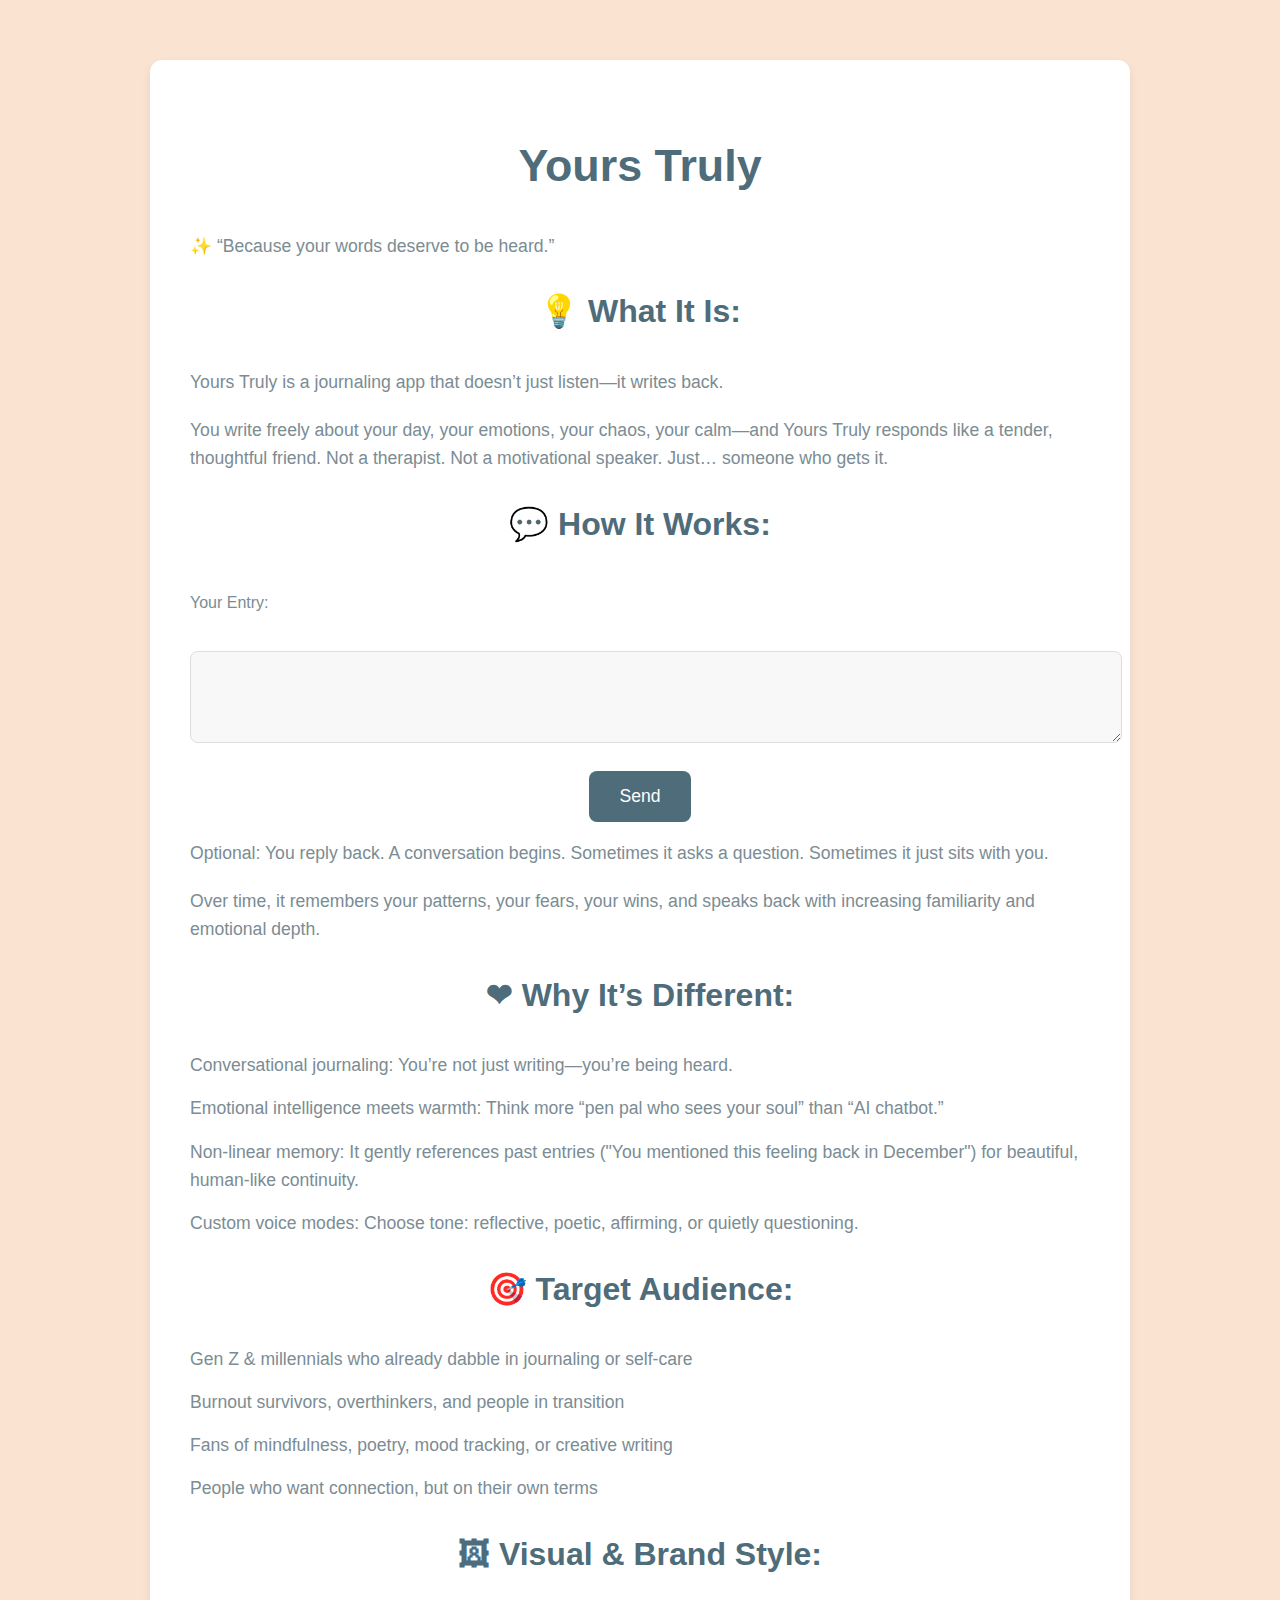
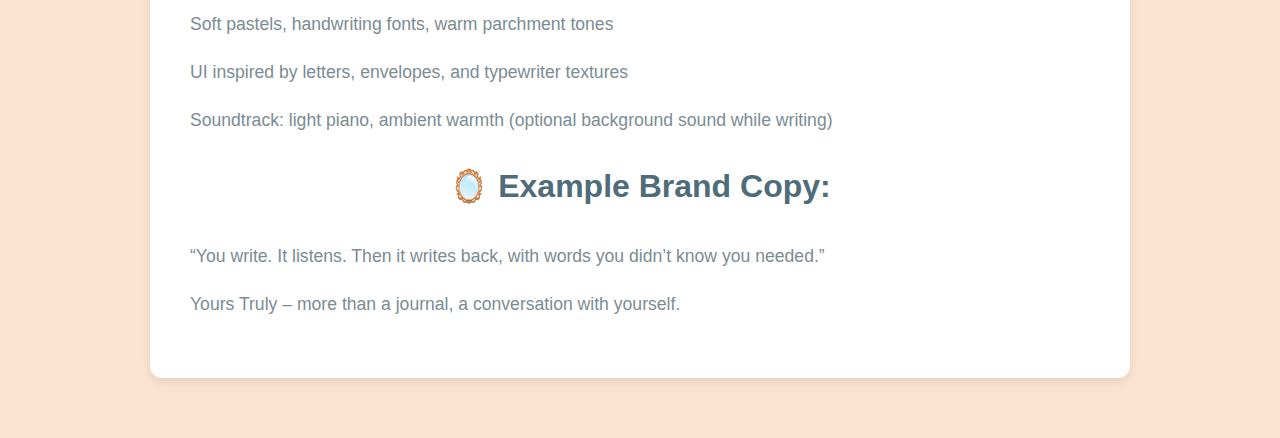
==== index.html @ 5c66d5cd "Update and rename index.html.html to index.html" ====
<!DOCTYPE html>
<html lang="en">
<head>
    <meta charset="UTF-8">
    <meta name="viewport" content="width=device-width, initial-scale=1.0">
    <title>Yours Truly - Conversational Journaling</title>
    <link rel="stylesheet" href="style.css">
</head>
<body>
    <div class="container">
        <h1>Yours Truly</h1>
        <p>✨ “Because your words deserve to be heard.”</p>

        <h2>💡 What It Is:</h2>
        <p>Yours Truly is a journaling app that doesn’t just listen—it writes back.</p>
        <p>You write freely about your day, your emotions, your chaos, your calm—and Yours Truly responds like a tender, thoughtful friend. Not a therapist. Not a motivational speaker. Just… someone who gets it.</p>

        <h2>💬 How It Works:</h2>
        <div id="conversation">
            <div id="user-input-area">
                <label for="userEntry">Your Entry:</label><br>
                <textarea id="userEntry" rows="4" cols="50"></textarea><br>
                <button id="submitEntry">Send</button>
            </div>
            <div id="response-area"></div>
        </div>
        <p>Optional: You reply back. A conversation begins. Sometimes it asks a question. Sometimes it just sits with you.</p>
        <p>Over time, it remembers your patterns, your fears, your wins, and speaks back with increasing familiarity and emotional depth.</p>

        <h2>❤ Why It’s Different:</h2>
        <ul>
            <li>Conversational journaling: You’re not just writing—you’re being heard.</li>
            <li>Emotional intelligence meets warmth: Think more “pen pal who sees your soul” than “AI chatbot.”</li>
            <li>Non-linear memory: It gently references past entries ("You mentioned this feeling back in December") for beautiful, human-like continuity.</li>
            <li>Custom voice modes: Choose tone: reflective, poetic, affirming, or quietly questioning.</li>
        </ul>

        <h2>🎯 Target Audience:</h2>
        <ul>
            <li>Gen Z & millennials who already dabble in journaling or self-care</li>
            <li>Burnout survivors, overthinkers, and people in transition</li>
            <li>Fans of mindfulness, poetry, mood tracking, or creative writing</li>
            <li>People who want connection, but on their own terms</li>
        </ul>

        <h2>🖼 Visual & Brand Style:</h2>
        <p>Soft pastels, handwriting fonts, warm parchment tones</p>
        <p>UI inspired by letters, envelopes, and typewriter textures</p>
        <p>Soundtrack: light piano, ambient warmth (optional background sound while writing)</p>

        <h2>🪞 Example Brand Copy:</h2>
        <p>“You write. It listens. Then it writes back, with words you didn’t know you needed.”</p>
        <p>Yours Truly – more than a journal, a conversation with yourself.</p>
    </div>
    <script src="script.js"></script>
</body>
</html>
---- style.css ----
body {
    font-family: 'Helvetica Neue', Helvetica, Arial, sans-serif;
    margin: 0;
    padding: 20px;
    background-color: #FBE3D2;
    color: #4E6C79;
    line-height: 1.6;
}

.container {
    width: 90%; /* Increase width for more space */
    max-width: 900px; /* Adjust max width as needed */
    margin: 40px auto; /* Central alignment */
    padding: 40px;
    background-color: #FFFFFF;
    border-radius: 12px;
    box-shadow: 0 4px 10px rgba(0, 0, 0, 0.08);
    text-align: center; /* Center align text within container */
}

h1, h2 {
    color: #4E6C79;
    font-weight: 600;
    margin-bottom: 30px; /* Increased margin for more space */
}

h1 {
    font-size: 2.8em; /* Slightly larger heading */
}

h2 {
    font-size: 2em;
}

p, li {
    color: #7B8C93;
    font-size: 1.1em; /* Slightly larger font */
    margin-bottom: 20px; /* Increased margin for paragraph spacing */
    text-align: left; /* Left align paragraphs and list items */
}

ul {
    list-style-type: none;
    padding-left: 0;
    text-align: left; /* Left align list items */
}

li {
    margin-bottom: 15px;
}

#conversation {
    margin-top: 40px; /* Increased margin for conversation section */
}

#user-input-area label {
    display: block;
    margin-bottom: 10px;
    color: #7B8C93;
    text-align: left; /* Left align label */
}

#user-input-area textarea {
    width: 100%;
    padding: 15px;
    margin-bottom: 20px;
    border: 1px solid #ddd;
    border-radius: 8px;
    resize: vertical;
    font-size: 1em;
    background-color: #f8f8f8;
}

#user-input-area button {
    padding: 15px 30px;
    background-color: #4E6C79;
    color: white;
    border: none;
    border-radius: 8px;
    cursor: pointer;
    font-size: 1.1em;
    transition: background-color 0.3s ease;
}

#user-input-area button:hover {
    background-color: #435e69;
}

#response-area div {
    margin-bottom: 20px;
    padding: 20px;
    border: 1px solid #eee;
    border-radius: 8px;
    background-color: #f3f3f3;
    font-size: 1em;
    color: #7B8C93;
    text-align: left; /* Left align response text */
}

/* Responsive adjustments */
@media (max-width: 768px) {
    .container {
        width: 95%; /* Adjust width for smaller screens */
        padding: 30px;
    }

    h1 {
        font-size: 2.2em;
    }

    h2 {
        font-size: 1.6em;
    }

    p, li {
        font-size: 1em;
    }
}
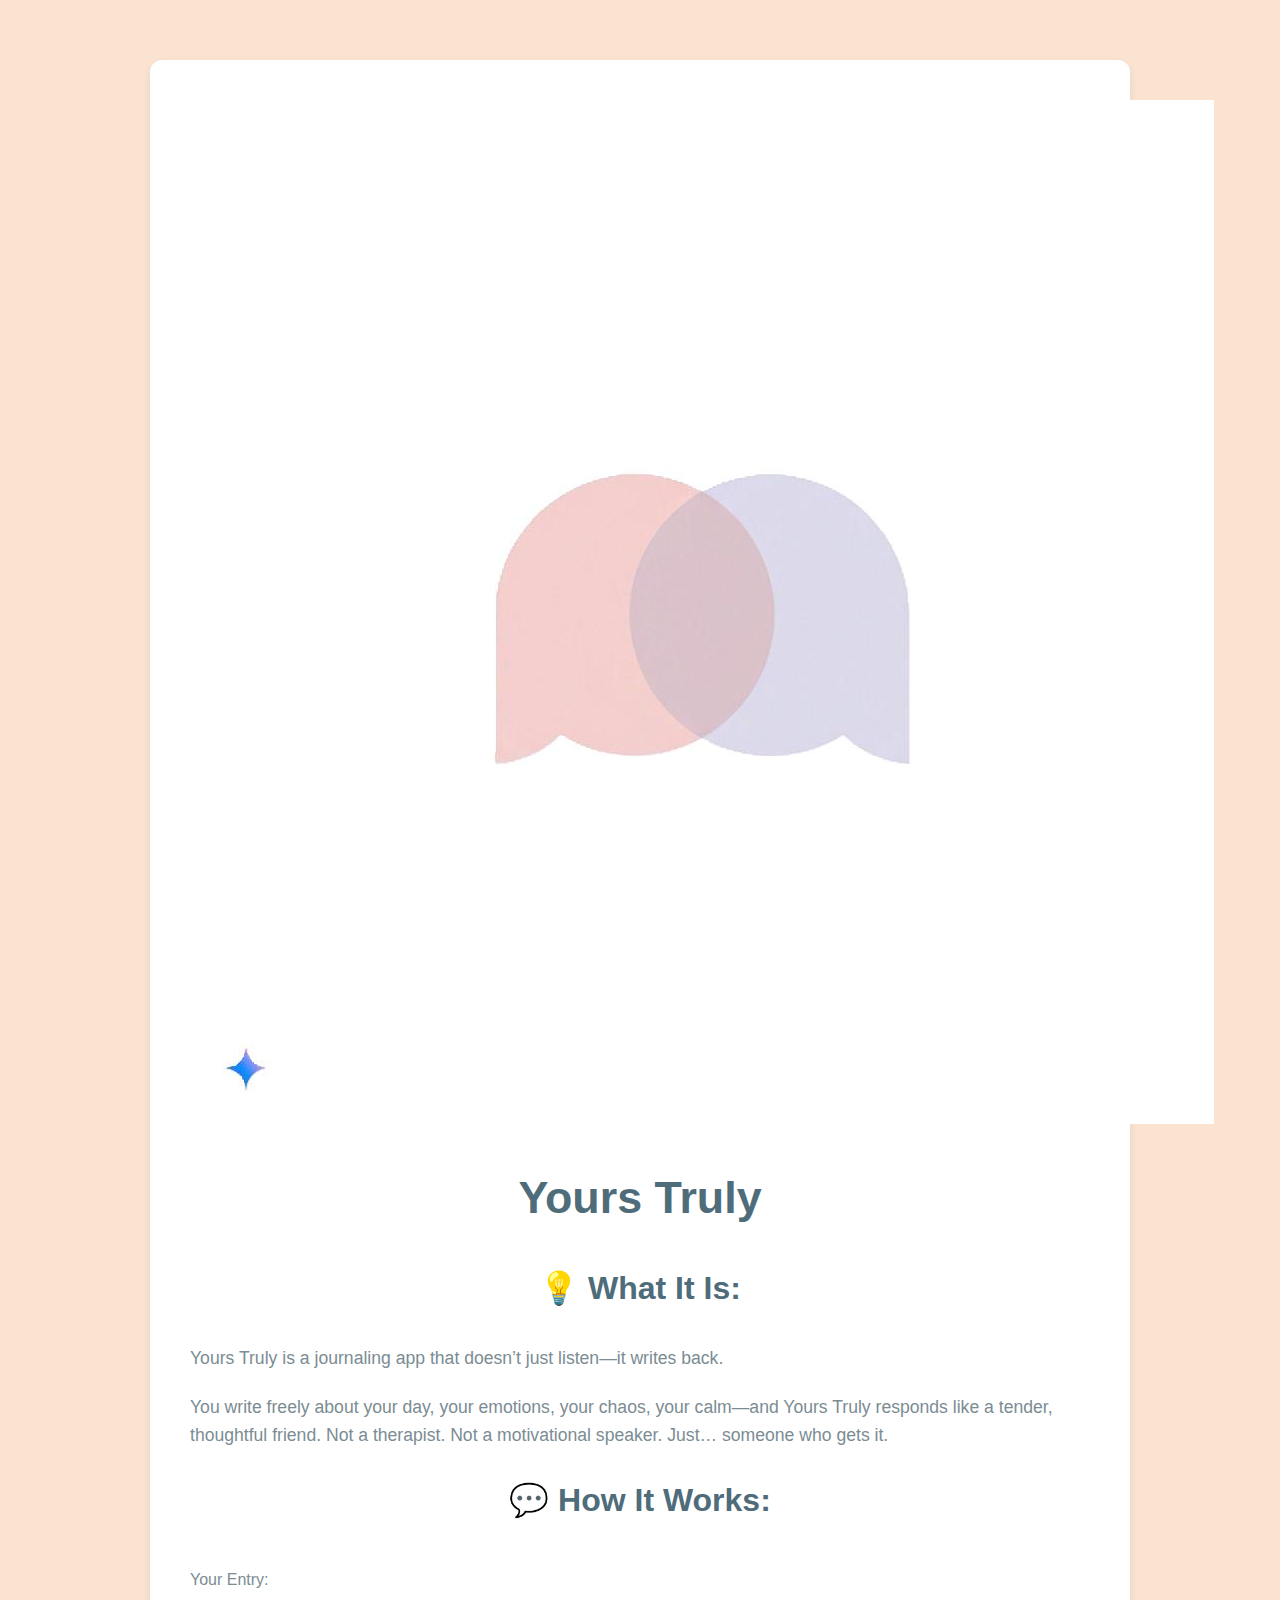
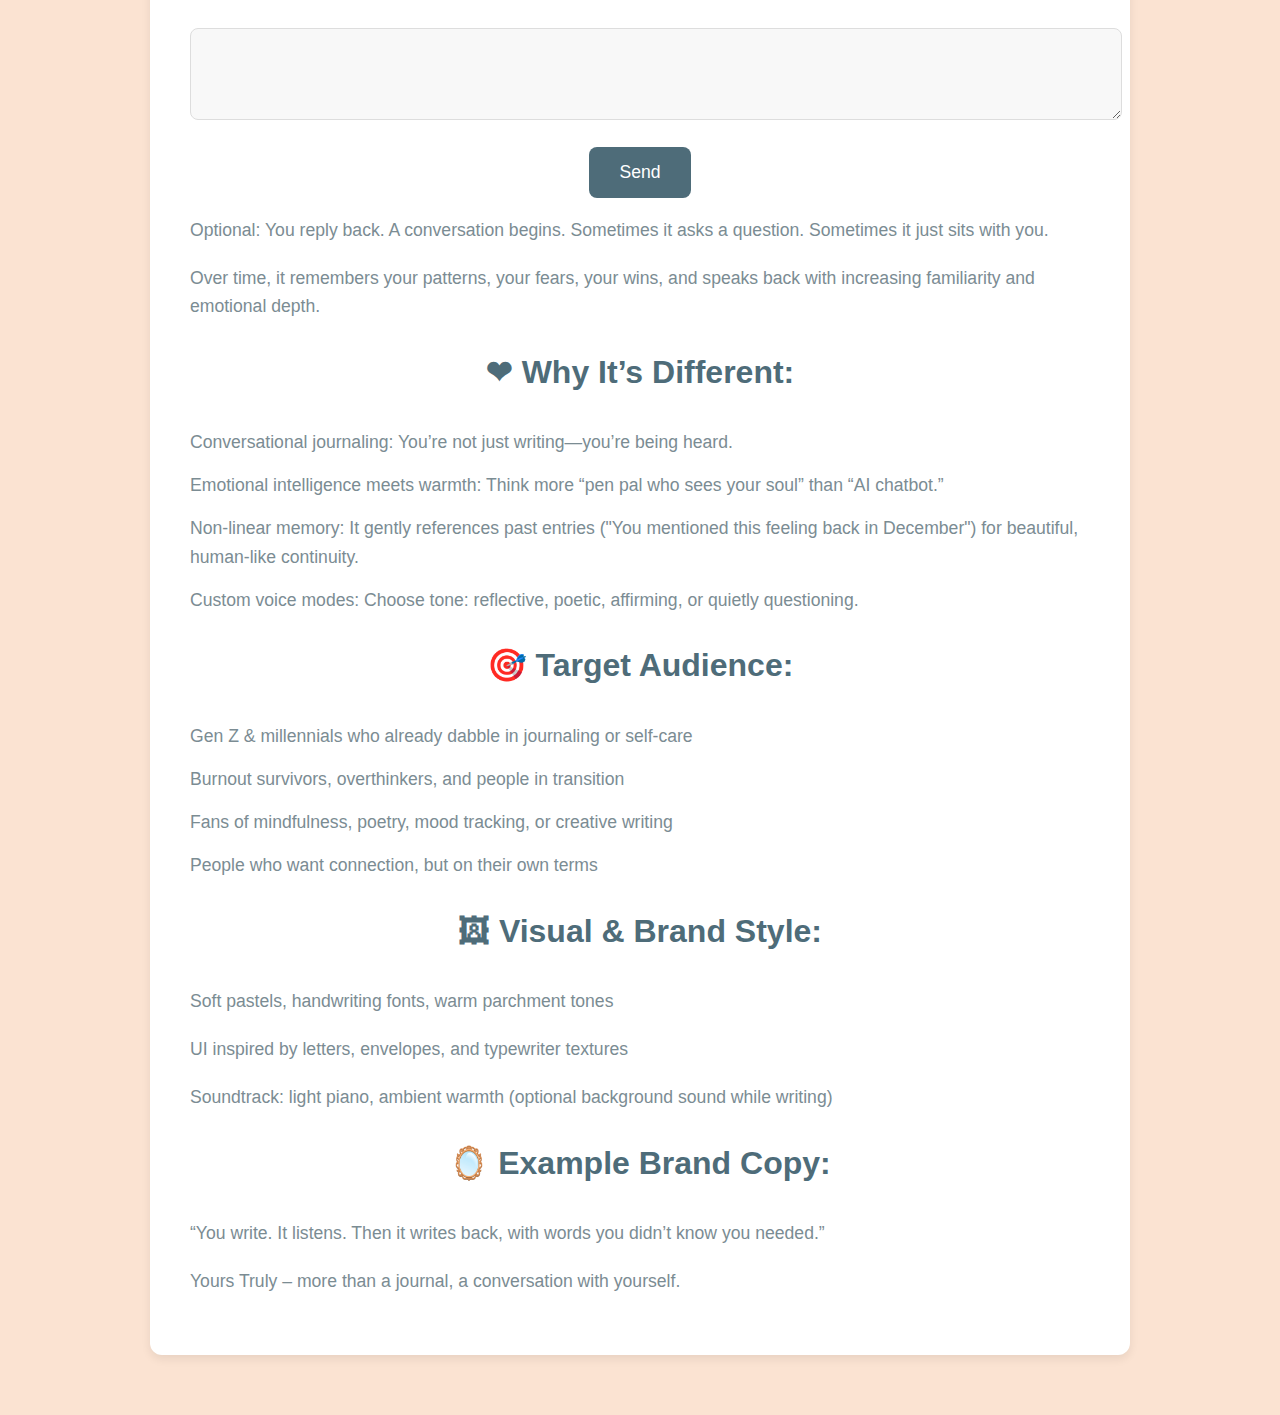
==== commit 4e8464df: "Update index.html" ====
--- a/index.html
+++ b/index.html
@@ -8,9 +8,10 @@
 </head>
 <body>
     <div class="container">
-        <h1>Yours Truly</h1>
-        <p>✨ “Because your words deserve to be heard.”</p>
-
+        <div id="title-area">
+            <img src="Logo without bg.jpg" alt="Yours Truly Logo" id="logo">
+            <h1>Yours Truly</h1>
+        </div>
         <h2>💡 What It Is:</h2>
         <p>Yours Truly is a journaling app that doesn’t just listen—it writes back.</p>
         <p>You write freely about your day, your emotions, your chaos, your calm—and Yours Truly responds like a tender, thoughtful friend. Not a therapist. Not a motivational speaker. Just… someone who gets it.</p>
--- a/style.css
+++ b/style.css
@@ -115,4 +115,4 @@
     p, li {
         font-size: 1em;
     }
-}+}
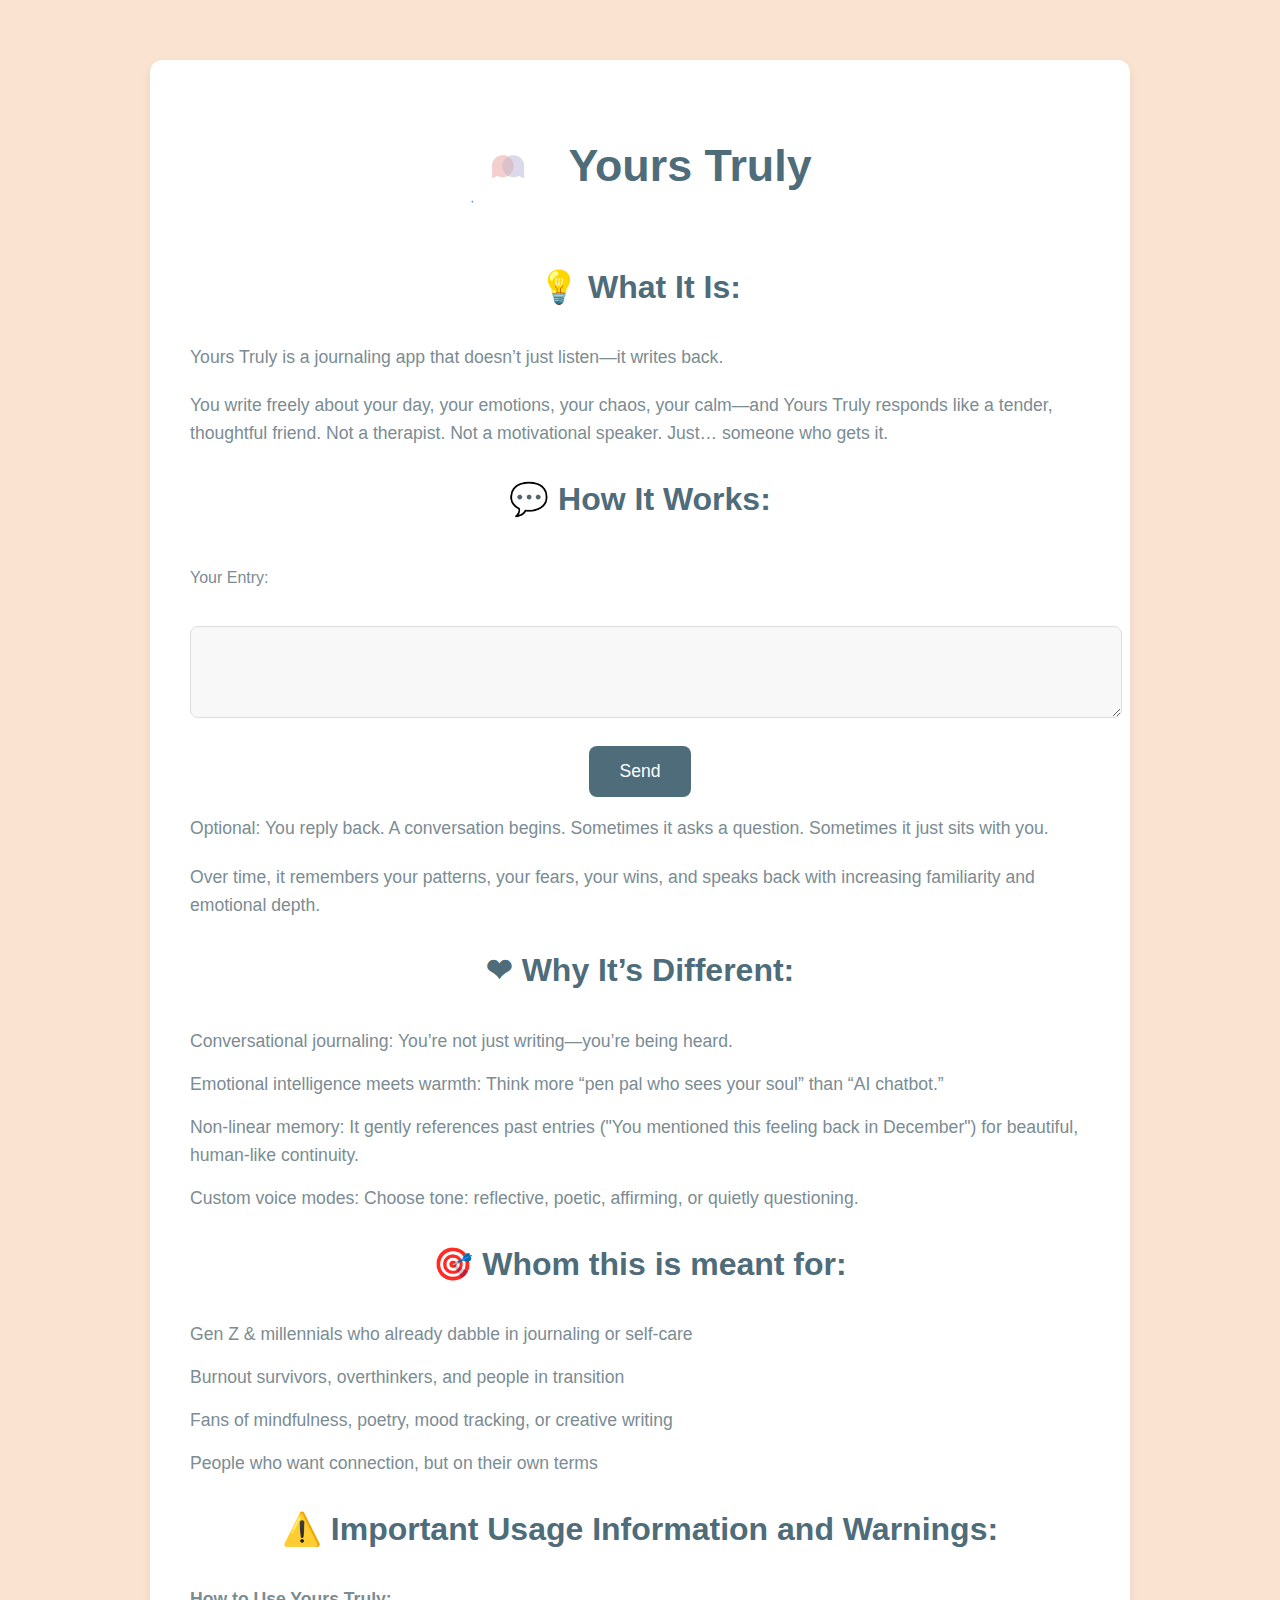
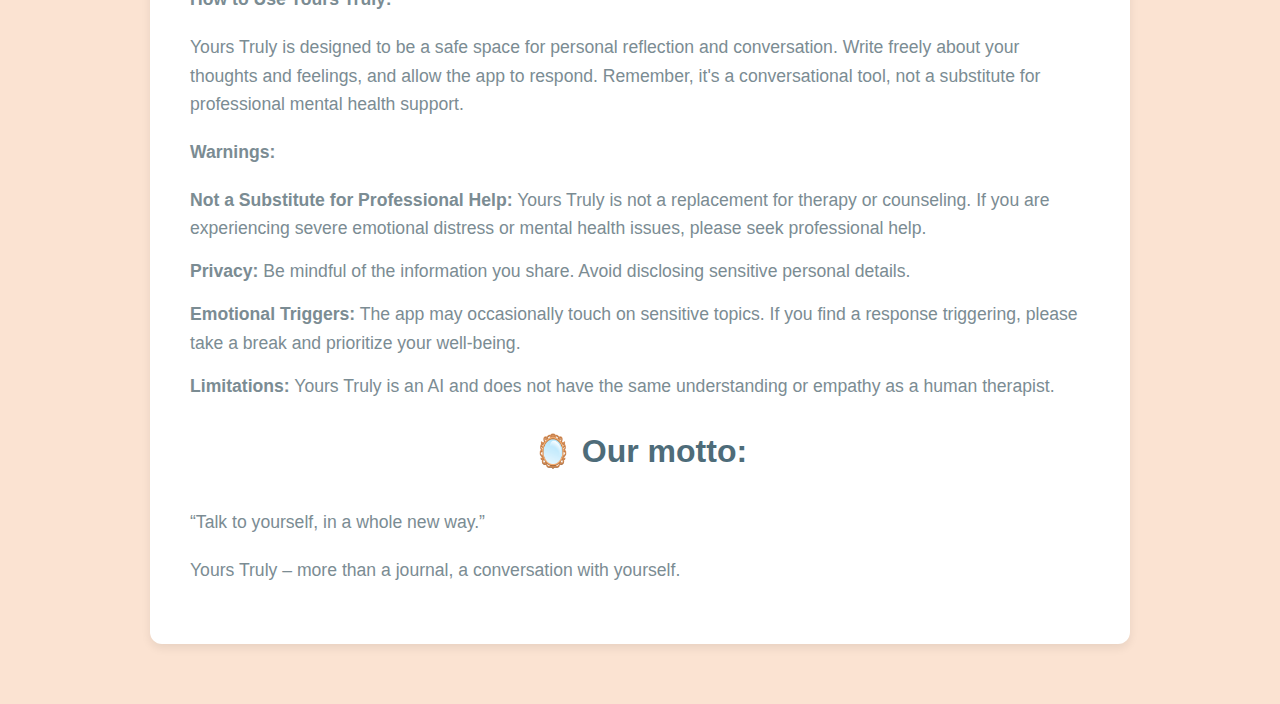
==== commit bde3db39: "Update index.html" ====
--- a/index.html
+++ b/index.html
@@ -36,7 +36,7 @@
             <li>Custom voice modes: Choose tone: reflective, poetic, affirming, or quietly questioning.</li>
         </ul>
 
-        <h2>🎯 Target Audience:</h2>
+        <h2>🎯 Whom this is meant for:</h2>
         <ul>
             <li>Gen Z & millennials who already dabble in journaling or self-care</li>
             <li>Burnout survivors, overthinkers, and people in transition</li>
@@ -44,13 +44,20 @@
             <li>People who want connection, but on their own terms</li>
         </ul>
 
-        <h2>🖼 Visual & Brand Style:</h2>
-        <p>Soft pastels, handwriting fonts, warm parchment tones</p>
-        <p>UI inspired by letters, envelopes, and typewriter textures</p>
-        <p>Soundtrack: light piano, ambient warmth (optional background sound while writing)</p>
+        <h2>⚠️ Important Usage Information and Warnings:</h2>
+        <p><strong>How to Use Yours Truly:</strong></p>
+        <p>Yours Truly is designed to be a safe space for personal reflection and conversation. Write freely about your thoughts and feelings, and allow the app to respond. Remember, it's a conversational tool, not a substitute for professional mental health support.</p>
 
-        <h2>🪞 Example Brand Copy:</h2>
-        <p>“You write. It listens. Then it writes back, with words you didn’t know you needed.”</p>
+        <p><strong>Warnings:</strong></p>
+        <ul>
+            <li><strong>Not a Substitute for Professional Help:</strong> Yours Truly is not a replacement for therapy or counseling. If you are experiencing severe emotional distress or mental health issues, please seek professional help.</li>
+            <li><strong>Privacy:</strong> Be mindful of the information you share. Avoid disclosing sensitive personal details.</li>
+            <li><strong>Emotional Triggers:</strong> The app may occasionally touch on sensitive topics. If you find a response triggering, please take a break and prioritize your well-being.</li>
+            <li><strong>Limitations:</strong> Yours Truly is an AI and does not have the same understanding or empathy as a human therapist.</li>
+        </ul>
+
+        <h2>🪞 Our motto:</h2>
+        <p>“Talk to yourself, in a whole new way.”</p>
         <p>Yours Truly – more than a journal, a conversation with yourself.</p>
     </div>
     <script src="script.js"></script>
--- a/style.css
+++ b/style.css
@@ -8,24 +8,37 @@
 }
 
 .container {
-    width: 90%; /* Increase width for more space */
-    max-width: 900px; /* Adjust max width as needed */
-    margin: 40px auto; /* Central alignment */
+    width: 90%;
+    max-width: 900px;
+    margin: 40px auto;
     padding: 40px;
     background-color: #FFFFFF;
     border-radius: 12px;
     box-shadow: 0 4px 10px rgba(0, 0, 0, 0.08);
-    text-align: center; /* Center align text within container */
+    text-align: center;
+}
+
+#title-area {
+    display: flex;
+    align-items: center;
+    justify-content: center;
+    margin-bottom: 30px;
+}
+
+#logo {
+    width: 80px; /* Adjust size as needed */
+    height: auto;
+    margin-right: 20px;
 }
 
 h1, h2 {
     color: #4E6C79;
     font-weight: 600;
-    margin-bottom: 30px; /* Increased margin for more space */
+    margin-bottom: 30px;
 }
 
 h1 {
-    font-size: 2.8em; /* Slightly larger heading */
+    font-size: 2.8em;
 }
 
 h2 {
@@ -34,15 +47,15 @@
 
 p, li {
     color: #7B8C93;
-    font-size: 1.1em; /* Slightly larger font */
-    margin-bottom: 20px; /* Increased margin for paragraph spacing */
-    text-align: left; /* Left align paragraphs and list items */
+    font-size: 1.1em;
+    margin-bottom: 20px;
+    text-align: left;
 }
 
 ul {
     list-style-type: none;
     padding-left: 0;
-    text-align: left; /* Left align list items */
+    text-align: left;
 }
 
 li {
@@ -50,14 +63,14 @@
 }
 
 #conversation {
-    margin-top: 40px; /* Increased margin for conversation section */
+    margin-top: 40px;
 }
 
 #user-input-area label {
     display: block;
     margin-bottom: 10px;
     color: #7B8C93;
-    text-align: left; /* Left align label */
+    text-align: left;
 }
 
 #user-input-area textarea {
@@ -94,13 +107,13 @@
     background-color: #f3f3f3;
     font-size: 1em;
     color: #7B8C93;
-    text-align: left; /* Left align response text */
+    text-align: left;
 }
 
 /* Responsive adjustments */
 @media (max-width: 768px) {
     .container {
-        width: 95%; /* Adjust width for smaller screens */
+        width: 95%;
         padding: 30px;
     }
 
